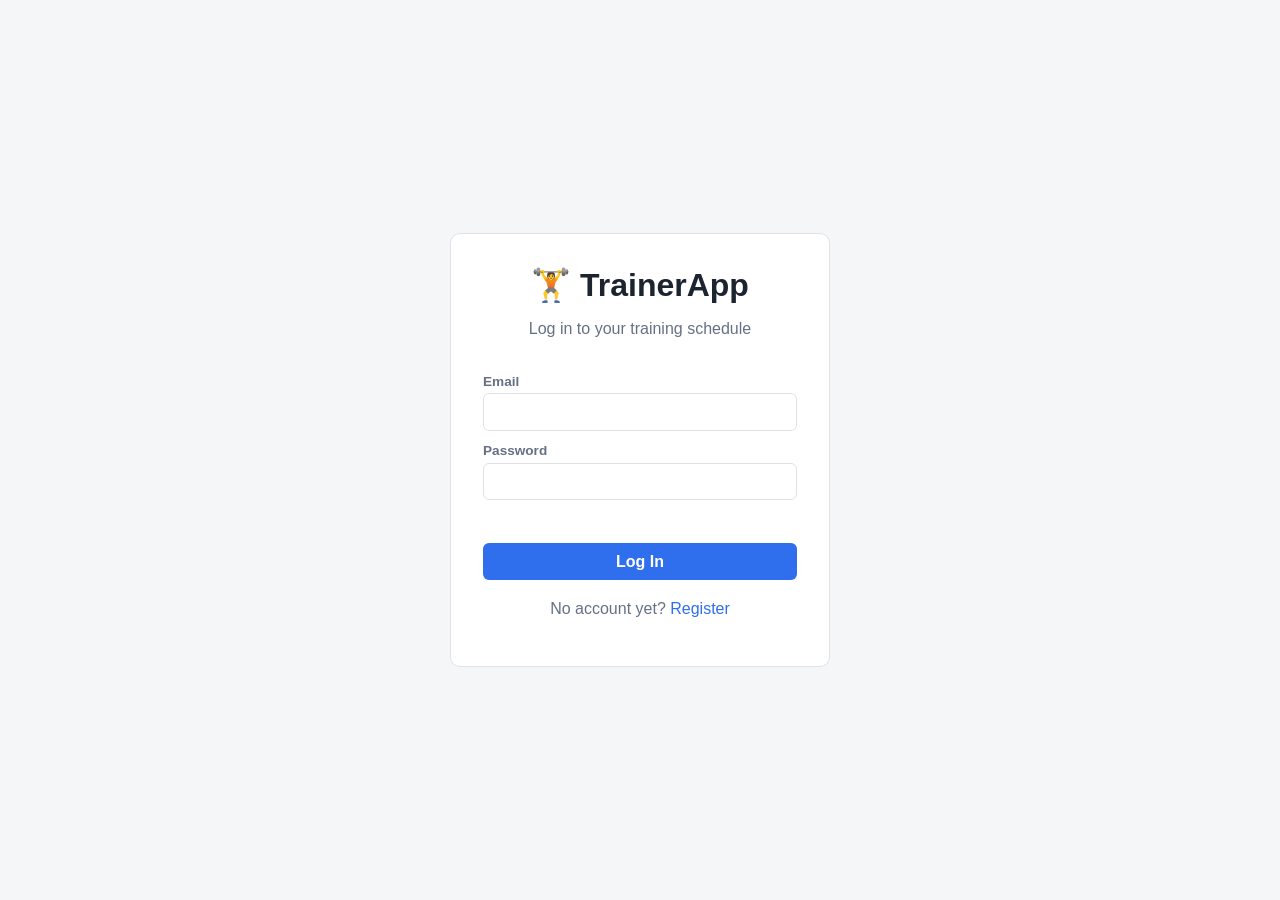
==== frontend/index.html @ 72079b06 "created frontend by claude, may be temporary" ====
<!doctype html>
<html lang="en">
<head>
  <meta charset="UTF-8" />
  <title>TrainerApp</title>
  <link rel="stylesheet" href="css/style.css" />
</head>
<body>
  <script src="js/api.js"></script>
  <script>
    window.location.href = getToken() ? "dashboard.html" : "login.html";
  </script>
</body>
</html>
---- frontend/css/style.css ----
:root {
  --bg: #f4f6f8;
  --surface: #ffffff;
  --text: #1c2430;
  --text-muted: #667085;
  --border: #dfe3e8;
  --primary: #2f6fed;
  --primary-hover: #2559c4;
  --danger: #d93025;
  --success: #1a7f37;
  --radius: 10px;
}

* {
  box-sizing: border-box;
}

body {
  margin: 0;
  font-family: -apple-system, BlinkMacSystemFont, "Segoe UI", Roboto, Helvetica, Arial, sans-serif;
  background: var(--bg);
  color: var(--text);
}

h1, h2, h3 {
  margin: 0 0 0.5em;
}

a {
  color: var(--primary);
  text-decoration: none;
}
a:hover {
  text-decoration: underline;
}

/* Top navigation */
.topnav {
  display: flex;
  align-items: center;
  justify-content: space-between;
  padding: 0.9rem 1.5rem;
  background: var(--surface);
  border-bottom: 1px solid var(--border);
  flex-wrap: wrap;
  gap: 0.5rem;
}
.topnav .brand {
  font-weight: 700;
  font-size: 1.1rem;
}
.nav-links {
  display: flex;
  align-items: center;
  gap: 1.25rem;
}
.nav-links a {
  color: var(--text-muted);
  font-weight: 500;
}
.nav-links a.active,
.nav-links a:hover {
  color: var(--primary);
}

.link-btn {
  background: none;
  border: none;
  color: var(--text-muted);
  font: inherit;
  font-weight: 500;
  cursor: pointer;
  padding: 0;
}
.link-btn:hover {
  color: var(--danger);
}

/* Layout */
.container {
  max-width: 900px;
  margin: 0 auto;
  padding: 1.75rem 1.5rem 3rem;
}

.hint {
  color: var(--text-muted);
  margin-top: -0.25rem;
  margin-bottom: 1.25rem;
}

.card {
  background: var(--surface);
  border: 1px solid var(--border);
  border-radius: var(--radius);
  padding: 1.5rem;
}

.exercise-list {
  margin: 0.5rem 0 1rem;
  padding-left: 1.25rem;
}
.exercise-list li {
  margin-bottom: 0.3rem;
}

.status-complete {
  color: var(--success);
  font-weight: 600;
}

/* Forms (auth + inline) */
.auth-body {
  min-height: 100vh;
  display: flex;
  align-items: center;
  justify-content: center;
  background: var(--bg);
}
.auth-card {
  background: var(--surface);
  border: 1px solid var(--border);
  border-radius: var(--radius);
  padding: 2rem;
  width: 100%;
  max-width: 380px;
  text-align: center;
}
.auth-card .subtitle {
  color: var(--text-muted);
  margin-bottom: 1.5rem;
}
.switch-link {
  margin-top: 1.25rem;
  color: var(--text-muted);
}

form {
  display: flex;
  flex-direction: column;
  text-align: left;
}

label {
  font-size: 0.85rem;
  font-weight: 600;
  margin: 0.75rem 0 0.3rem;
  color: var(--text-muted);
}

input[type="text"],
input[type="email"],
input[type="password"],
textarea {
  padding: 0.55rem 0.65rem;
  border: 1px solid var(--border);
  border-radius: 6px;
  font: inherit;
  width: 100%;
}
input:focus,
textarea:focus {
  outline: 2px solid var(--primary);
  outline-offset: 1px;
}

textarea {
  resize: vertical;
}

button[type="submit"],
button.edit-btn,
button.add-btn,
#complete-btn {
  margin-top: 1.25rem;
  background: var(--primary);
  color: white;
  border: none;
  border-radius: 6px;
  padding: 0.6rem 1rem;
  font: inherit;
  font-weight: 600;
  cursor: pointer;
}
button[type="submit"]:hover,
button.edit-btn:hover,
button.add-btn:hover,
#complete-btn:hover {
  background: var(--primary-hover);
}
button:disabled {
  opacity: 0.6;
  cursor: not-allowed;
}

.error-message {
  color: var(--danger);
  font-size: 0.85rem;
  min-height: 1.1em;
  margin: 0.5rem 0 0;
}
.success-message {
  color: var(--success);
  font-size: 0.85rem;
  min-height: 1.1em;
  margin: 0.5rem 0 0;
}

/* Planner */
.planner-grid {
  display: grid;
  grid-template-columns: repeat(auto-fill, minmax(240px, 1fr));
  gap: 1rem;
}
.day-card {
  background: var(--surface);
  border: 1px solid var(--border);
  border-radius: var(--radius);
  padding: 1.1rem;
}
.day-card .workout-name {
  font-weight: 600;
  margin-bottom: 0.4rem;
}
.day-card .empty-hint {
  color: var(--text-muted);
  font-size: 0.9rem;
}

.exercise-row {
  display: flex;
  gap: 0.4rem;
  margin-bottom: 0.4rem;
}
.exercise-row input {
  flex: 1;
}
.remove-exercise-btn {
  background: none;
  border: 1px solid var(--border);
  border-radius: 6px;
  width: 2rem;
  cursor: pointer;
  color: var(--danger);
  font-size: 1rem;
}

.add-exercise-btn,
.cancel-btn {
  background: none;
  border: 1px solid var(--border);
  border-radius: 6px;
  padding: 0.4rem 0.7rem;
  font: inherit;
  cursor: pointer;
  margin-top: 0.3rem;
  width: fit-content;
}

.form-actions {
  display: flex;
  gap: 0.6rem;
  align-items: center;
}
.form-actions .cancel-btn {
  margin-top: 1.25rem;
}

/* History table */
.table-wrap {
  overflow-x: auto;
  background: var(--surface);
  border: 1px solid var(--border);
  border-radius: var(--radius);
}
.history-table {
  width: 100%;
  border-collapse: collapse;
}
.history-table th,
.history-table td {
  text-align: left;
  padding: 0.7rem 1rem;
  border-bottom: 1px solid var(--border);
}
.history-table th {
  color: var(--text-muted);
  font-size: 0.8rem;
  text-transform: uppercase;
  letter-spacing: 0.03em;
}
.history-table tr:last-child td {
  border-bottom: none;
}

@media (prefers-color-scheme: dark) {
  :root {
    --bg: #14181f;
    --surface: #1c222c;
    --text: #e7eaf0;
    --text-muted: #93a0b4;
    --border: #2b3444;
    --primary: #5b8dfa;
    --primary-hover: #7ea3ff;
  }
}
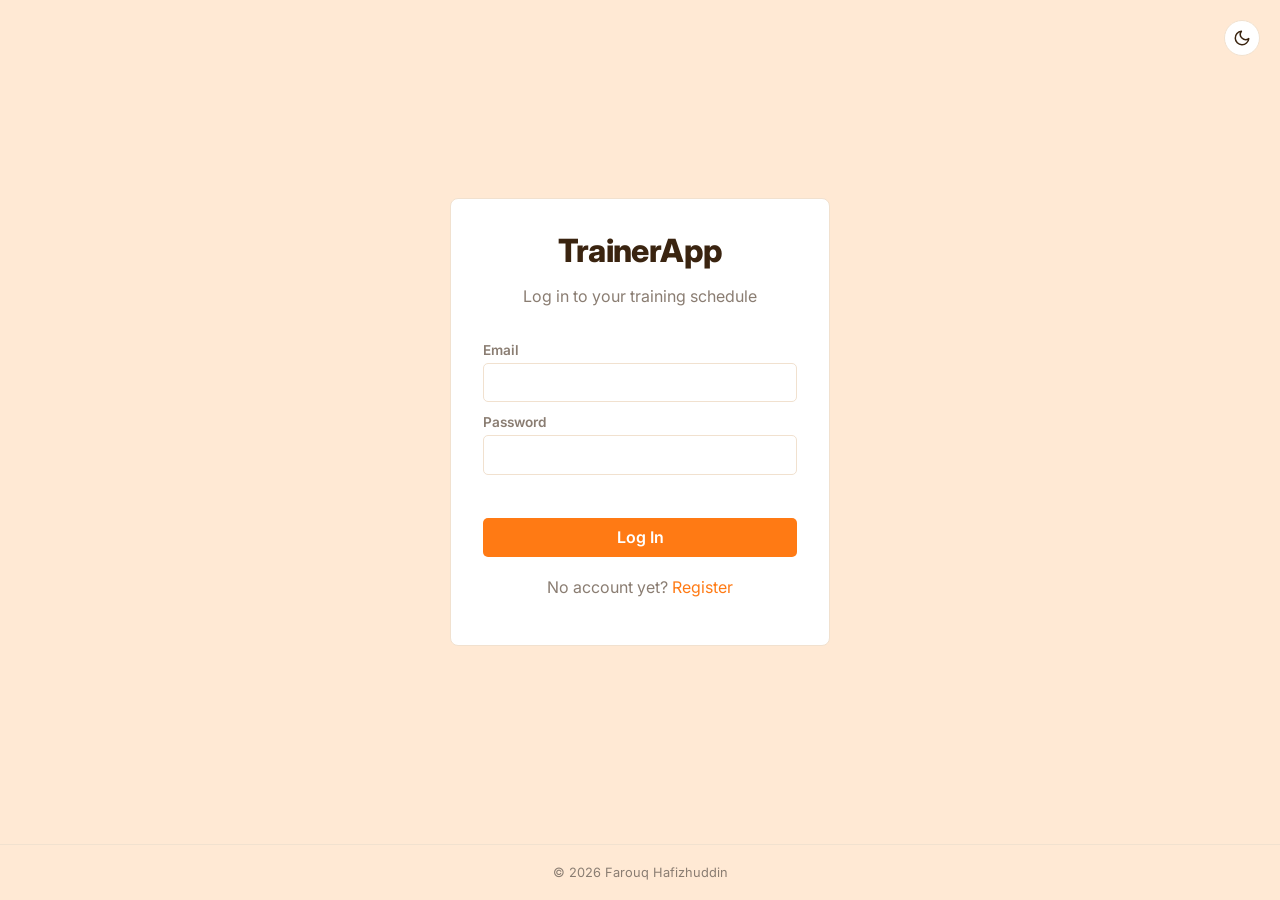
==== commit f45bf224: "frontend costumized further, history changed to calendar" ====
--- a/frontend/index.html
+++ b/frontend/index.html
@@ -2,7 +2,27 @@
 <html lang="en">
 <head>
   <meta charset="UTF-8" />
+  <script>
+    (function () {
+      try {
+        if (localStorage.getItem("trainer_app_theme") === "dark") {
+          document.documentElement.setAttribute("data-theme", "dark");
+        }
+      } catch (e) {}
+    })();
+  </script>
+  <meta name="viewport" content="width=device-width, initial-scale=1" />
   <title>TrainerApp</title>
+  <link rel="manifest" href="manifest.json" />
+  <meta name="theme-color" content="#ff7a14" />
+  <link rel="icon" href="icons/icon-192.png" />
+  <link rel="apple-touch-icon" href="icons/apple-touch-icon.png" />
+  <meta name="apple-mobile-web-app-capable" content="yes" />
+  <meta name="apple-mobile-web-app-status-bar-style" content="default" />
+  <meta name="apple-mobile-web-app-title" content="TrainerApp" />
+  <link rel="preconnect" href="https://fonts.googleapis.com" />
+  <link rel="preconnect" href="https://fonts.gstatic.com" crossorigin />
+  <link href="https://fonts.googleapis.com/css2?family=Inter:wght@400;500;600;700;800&display=swap" rel="stylesheet" />
   <link rel="stylesheet" href="css/style.css" />
 </head>
 <body>
--- a/frontend/css/style.css
+++ b/frontend/css/style.css
@@ -1,14 +1,41 @@
 :root {
-  --bg: #f4f6f8;
+  --bg: #ffe9d4;
   --surface: #ffffff;
-  --text: #1c2430;
-  --text-muted: #667085;
-  --border: #dfe3e8;
-  --primary: #2f6fed;
-  --primary-hover: #2559c4;
-  --danger: #d93025;
-  --success: #1a7f37;
-  --radius: 10px;
+  --text: #3a2410;
+  --text-muted: #8a7d72;
+  --border: #f1e1cf;
+  --primary: #ff7a14;
+  --primary-hover: #e6690a;
+  --primary-soft: #fff0e0;
+  --secondary: #2b6f76;
+  --secondary-hover: #235a60;
+  --danger: #e0303a;
+  --danger-soft: #fde8e8;
+  --success: #16a34a;
+  --ink: #3a2410;
+  --on-primary: #ffffff;
+  --exercise-text: #241f1a;
+  --radius: 8px;
+  --transition-fast: 0.2s ease;
+}
+
+:root[data-theme="dark"] {
+  --bg: #18130f;
+  --surface: #221b15;
+  --text: #f5ece3;
+  --text-muted: #b3a596;
+  --border: #3a2d22;
+  --primary: #ff8a30;
+  --primary-hover: #ffa158;
+  --primary-soft: #3a2415;
+  --secondary: #4fb4bd;
+  --secondary-hover: #6fc8cf;
+  --danger: #ff6b6b;
+  --danger-soft: #3a1f1f;
+  --success: #34d399;
+  --ink: #f5ece3;
+  --on-primary: #1c140d;
+  --exercise-text: var(--text);
 }
 
 * {
@@ -17,9 +44,24 @@
 
 body {
   margin: 0;
-  font-family: -apple-system, BlinkMacSystemFont, "Segoe UI", Roboto, Helvetica, Arial, sans-serif;
+  min-height: 100vh;
+  display: flex;
+  flex-direction: column;
+  font-family: "Inter", -apple-system, BlinkMacSystemFont, "Segoe UI", Roboto, Helvetica, Arial, sans-serif;
   background: var(--bg);
   color: var(--text);
+}
+
+.site-footer {
+  margin-top: auto;
+  text-align: center;
+  padding: 1.25rem 1rem;
+  color: var(--text-muted);
+  font-size: 0.8rem;
+  border-top: 1px solid var(--border);
+}
+.site-footer p {
+  margin: 0;
 }
 
 h1, h2, h3 {
@@ -34,8 +76,14 @@
   text-decoration: underline;
 }
 
+button {
+  font-family: inherit;
+  transition: background-color var(--transition-fast), color var(--transition-fast), border-color var(--transition-fast);
+}
+
 /* Top navigation */
 .topnav {
+  position: relative;
   display: flex;
   align-items: center;
   justify-content: space-between;
@@ -46,9 +94,51 @@
   gap: 0.5rem;
 }
 .topnav .brand {
-  font-weight: 700;
-  font-size: 1.1rem;
-}
+  font-weight: 800;
+  font-size: 1.15rem;
+  letter-spacing: -0.01em;
+  color: var(--text);
+  text-decoration: none;
+  transition: color var(--transition-fast);
+}
+.topnav .brand:hover {
+  color: var(--primary);
+  text-decoration: none;
+}
+
+.nav-right {
+  display: flex;
+  align-items: center;
+  gap: 0.75rem;
+}
+
+.nav-toggle {
+  display: none;
+  flex-direction: column;
+  justify-content: center;
+  gap: 4px;
+  background: none;
+  border: none;
+  cursor: pointer;
+  padding: 6px;
+}
+.nav-toggle .burger-line {
+  width: 22px;
+  height: 2px;
+  border-radius: 2px;
+  background: var(--text);
+  transition: transform 0.25s ease, opacity 0.25s ease;
+}
+.nav-toggle.open .burger-line:nth-child(1) {
+  transform: translateY(6px) rotate(45deg);
+}
+.nav-toggle.open .burger-line:nth-child(2) {
+  opacity: 0;
+}
+.nav-toggle.open .burger-line:nth-child(3) {
+  transform: translateY(-6px) rotate(-45deg);
+}
+
 .nav-links {
   display: flex;
   align-items: center;
@@ -57,28 +147,74 @@
 .nav-links a {
   color: var(--text-muted);
   font-weight: 500;
+  transition: color var(--transition-fast);
 }
 .nav-links a.active,
 .nav-links a:hover {
   color: var(--primary);
+  text-decoration: none;
 }
 
 .link-btn {
-  background: none;
+  background: var(--ink);
+  color: var(--on-primary);
   border: none;
-  color: var(--text-muted);
+  border-radius: 999px;
   font: inherit;
-  font-weight: 500;
+  font-weight: 600;
+  font-size: 0.85rem;
+  cursor: pointer;
+  padding: 0.4rem 0.9rem;
+}
+.link-btn:hover {
+  background: var(--danger);
+}
+
+/* Icon buttons (theme toggle) */
+.icon-btn {
+  display: inline-flex;
+  align-items: center;
+  justify-content: center;
+  width: 2.25rem;
+  height: 2.25rem;
+  flex-shrink: 0;
+  border-radius: 999px;
+  border: 1px solid var(--border);
+  background: var(--surface);
+  color: var(--text);
   cursor: pointer;
   padding: 0;
 }
-.link-btn:hover {
-  color: var(--danger);
+.icon-btn:hover {
+  border-color: var(--primary);
+  color: var(--primary);
+}
+.icon-btn svg {
+  width: 18px;
+  height: 18px;
+}
+.icon-sun {
+  display: none;
+}
+.icon-moon {
+  display: block;
+}
+[data-theme="dark"] .icon-sun {
+  display: block;
+}
+[data-theme="dark"] .icon-moon {
+  display: none;
+}
+
+.theme-toggle-corner {
+  position: fixed;
+  top: 1.25rem;
+  right: 1.25rem;
 }
 
 /* Layout */
 .container {
-  max-width: 900px;
+  max-width: 1200px;
   margin: 0 auto;
   padding: 1.75rem 1.5rem 3rem;
 }
@@ -102,6 +238,7 @@
 }
 .exercise-list li {
   margin-bottom: 0.3rem;
+  color: var(--exercise-text);
 }
 
 .status-complete {
@@ -111,11 +248,14 @@
 
 /* Forms (auth + inline) */
 .auth-body {
-  min-height: 100vh;
+  background: var(--bg);
+}
+.auth-content {
+  flex: 1;
   display: flex;
   align-items: center;
   justify-content: center;
-  background: var(--bg);
+  padding: 1rem;
 }
 .auth-card {
   background: var(--surface);
@@ -126,6 +266,18 @@
   max-width: 380px;
   text-align: center;
 }
+.auth-card .brand {
+  font-weight: 800;
+  letter-spacing: -0.02em;
+}
+.auth-card .brand a {
+  color: var(--text);
+  text-decoration: none;
+  transition: color var(--transition-fast);
+}
+.auth-card .brand a:hover {
+  color: var(--primary);
+}
 .auth-card .subtitle {
   color: var(--text-muted);
   margin-bottom: 1.5rem;
@@ -154,9 +306,11 @@
 textarea {
   padding: 0.55rem 0.65rem;
   border: 1px solid var(--border);
-  border-radius: 6px;
+  border-radius: 5px;
   font: inherit;
   width: 100%;
+  background: var(--surface);
+  color: var(--text);
 }
 input:focus,
 textarea:focus {
@@ -169,25 +323,42 @@
 }
 
 button[type="submit"],
-button.edit-btn,
 button.add-btn,
-#complete-btn {
+#complete-btn,
+#modal-confirm {
   margin-top: 1.25rem;
   background: var(--primary);
-  color: white;
+  color: var(--on-primary);
   border: none;
-  border-radius: 6px;
+  border-radius: 5px;
   padding: 0.6rem 1rem;
   font: inherit;
   font-weight: 600;
   cursor: pointer;
 }
 button[type="submit"]:hover,
-button.edit-btn:hover,
 button.add-btn:hover,
-#complete-btn:hover {
+#complete-btn:hover,
+#modal-confirm:hover {
   background: var(--primary-hover);
 }
+
+button.edit-btn {
+  margin-top: 1.25rem;
+  background: transparent;
+  color: var(--primary);
+  border: 2px solid var(--primary);
+  border-radius: 5px;
+  padding: calc(0.6rem - 2px) calc(1rem - 2px);
+  font: inherit;
+  font-weight: 600;
+  cursor: pointer;
+}
+button.edit-btn:hover {
+  background: var(--primary);
+  color: var(--on-primary);
+}
+
 button:disabled {
   opacity: 0.6;
   cursor: not-allowed;
@@ -217,6 +388,12 @@
   border: 1px solid var(--border);
   border-radius: var(--radius);
   padding: 1.1rem;
+  display: flex;
+  flex-direction: column;
+}
+.day-card .add-btn {
+  margin-top: auto;
+  align-self: flex-end;
 }
 .day-card .workout-name {
   font-weight: 600;
@@ -238,7 +415,7 @@
 .remove-exercise-btn {
   background: none;
   border: 1px solid var(--border);
-  border-radius: 6px;
+  border-radius: 5px;
   width: 2rem;
   cursor: pointer;
   color: var(--danger);
@@ -249,12 +426,18 @@
 .cancel-btn {
   background: none;
   border: 1px solid var(--border);
-  border-radius: 6px;
+  border-radius: 5px;
   padding: 0.4rem 0.7rem;
   font: inherit;
   cursor: pointer;
   margin-top: 0.3rem;
   width: fit-content;
+  color: var(--text);
+}
+.add-exercise-btn:hover,
+.cancel-btn:hover {
+  border-color: var(--secondary);
+  color: var(--secondary);
 }
 
 .form-actions {
@@ -266,41 +449,212 @@
   margin-top: 1.25rem;
 }
 
-/* History table */
-.table-wrap {
-  overflow-x: auto;
+/* History calendar */
+.calendar {
   background: var(--surface);
   border: 1px solid var(--border);
   border-radius: var(--radius);
-}
-.history-table {
-  width: 100%;
-  border-collapse: collapse;
-}
-.history-table th,
-.history-table td {
-  text-align: left;
-  padding: 0.7rem 1rem;
-  border-bottom: 1px solid var(--border);
-}
-.history-table th {
-  color: var(--text-muted);
-  font-size: 0.8rem;
+  padding: 1.25rem;
+  max-width: 560px;
+  margin: 0 auto;
+}
+.calendar-header {
+  display: flex;
+  align-items: center;
+  justify-content: space-between;
+  margin-bottom: 1rem;
+}
+.calendar-header h2 {
+  margin: 0;
+  font-size: 1.05rem;
+  min-width: 10rem;
+  text-align: center;
+}
+.calendar-weekdays {
+  display: grid;
+  grid-template-columns: repeat(7, 1fr);
+  text-align: center;
+  color: var(--text-muted);
+  font-size: 0.75rem;
   text-transform: uppercase;
   letter-spacing: 0.03em;
-}
-.history-table tr:last-child td {
-  border-bottom: none;
-}
-
-@media (prefers-color-scheme: dark) {
-  :root {
-    --bg: #14181f;
-    --surface: #1c222c;
-    --text: #e7eaf0;
-    --text-muted: #93a0b4;
-    --border: #2b3444;
-    --primary: #5b8dfa;
-    --primary-hover: #7ea3ff;
-  }
-}
+  margin-bottom: 0.5rem;
+}
+.calendar-grid {
+  display: grid;
+  grid-template-columns: repeat(7, 1fr);
+  gap: 0.35rem;
+}
+.day-cell {
+  aspect-ratio: 1 / 1;
+  display: flex;
+  align-items: center;
+  justify-content: center;
+  border-radius: 5px;
+  font-size: 0.9rem;
+  color: var(--text);
+  background: var(--bg);
+  border: 2px solid transparent;
+  transition: background-color var(--transition-fast), color var(--transition-fast), border-color var(--transition-fast);
+}
+.day-cell.empty {
+  background: transparent;
+}
+.day-cell.today {
+  border-color: var(--secondary);
+  font-weight: 700;
+}
+.day-cell.completed {
+  background: var(--primary);
+  color: var(--on-primary);
+  font-weight: 600;
+  cursor: pointer;
+}
+.day-cell.completed:hover,
+.day-cell.completed:focus {
+  background: var(--primary-hover);
+  outline: none;
+}
+
+.day-tooltip {
+  position: fixed;
+  transform: translate(-50%, calc(-100% - 10px));
+  background: var(--surface);
+  border: 1px solid var(--border);
+  border-radius: 6px;
+  padding: 0.6rem 0.8rem;
+  box-shadow: 0 16px 32px rgba(36, 31, 26, 0.2);
+  font-size: 0.85rem;
+  max-width: 220px;
+  z-index: 1200;
+  opacity: 0;
+  visibility: hidden;
+  transition: opacity 0.15s ease;
+  pointer-events: none;
+}
+.day-tooltip.visible {
+  opacity: 1;
+  visibility: visible;
+}
+.day-tooltip strong {
+  display: block;
+  color: var(--text);
+  margin-bottom: 0.2rem;
+}
+.day-tooltip span {
+  display: block;
+  color: var(--text-muted);
+}
+
+/* Modal (notes popup) */
+body.modal-open {
+  overflow: hidden;
+}
+.modal-overlay {
+  position: fixed;
+  inset: 0;
+  background: rgba(36, 31, 26, 0.5);
+  display: flex;
+  align-items: center;
+  justify-content: center;
+  padding: 1rem;
+  z-index: 1000;
+}
+.modal {
+  background: var(--surface);
+  border-radius: var(--radius);
+  padding: 1.5rem;
+  width: 100%;
+  max-width: 380px;
+  box-shadow: 0 24px 48px rgba(36, 31, 26, 0.25);
+}
+.modal h2 {
+  font-size: 1.15rem;
+}
+.modal-actions {
+  display: flex;
+  justify-content: flex-end;
+  gap: 0.6rem;
+  margin-top: 1.25rem;
+}
+.modal-actions .cancel-btn {
+  margin-top: 0;
+}
+#modal-confirm {
+  margin-top: 0;
+}
+
+/* Responsive breakpoints */
+@media (max-width: 640px) {
+  .topnav {
+    padding: 0.7rem 1rem;
+  }
+
+  .nav-toggle {
+    display: flex;
+  }
+
+  .nav-links {
+    position: absolute;
+    top: 100%;
+    left: 0;
+    right: 0;
+    flex-direction: column;
+    align-items: flex-start;
+    gap: 0.9rem;
+    background: var(--surface);
+    border-bottom: 1px solid var(--border);
+    padding: 1rem;
+    box-shadow: 0 12px 20px rgba(36, 31, 26, 0.08);
+    transform: translateY(-8px);
+    opacity: 0;
+    pointer-events: none;
+    transition: transform 0.25s ease, opacity 0.25s ease;
+  }
+  .nav-links.open {
+    transform: translateY(0);
+    opacity: 1;
+    pointer-events: auto;
+  }
+
+  .container {
+    padding: 1.25rem 1rem 2.5rem;
+  }
+  h1 {
+    font-size: 1.35rem;
+  }
+  .card {
+    padding: 1.1rem;
+  }
+  .auth-card {
+    padding: 1.5rem 1.25rem;
+    margin: 1rem;
+    max-width: none;
+    width: calc(100% - 2rem);
+  }
+  .planner-grid {
+    grid-template-columns: 1fr;
+  }
+  .day-card {
+    padding: 1rem;
+  }
+  .calendar {
+    padding: 1rem 0.75rem;
+  }
+  .day-cell {
+    font-size: 0.8rem;
+    border-radius: 4px;
+  }
+  .form-actions {
+    flex-wrap: wrap;
+  }
+}
+
+@media (max-width: 400px) {
+  .topnav .brand {
+    font-size: 1.05rem;
+  }
+  .modal {
+    padding: 1.25rem;
+  }
+}
